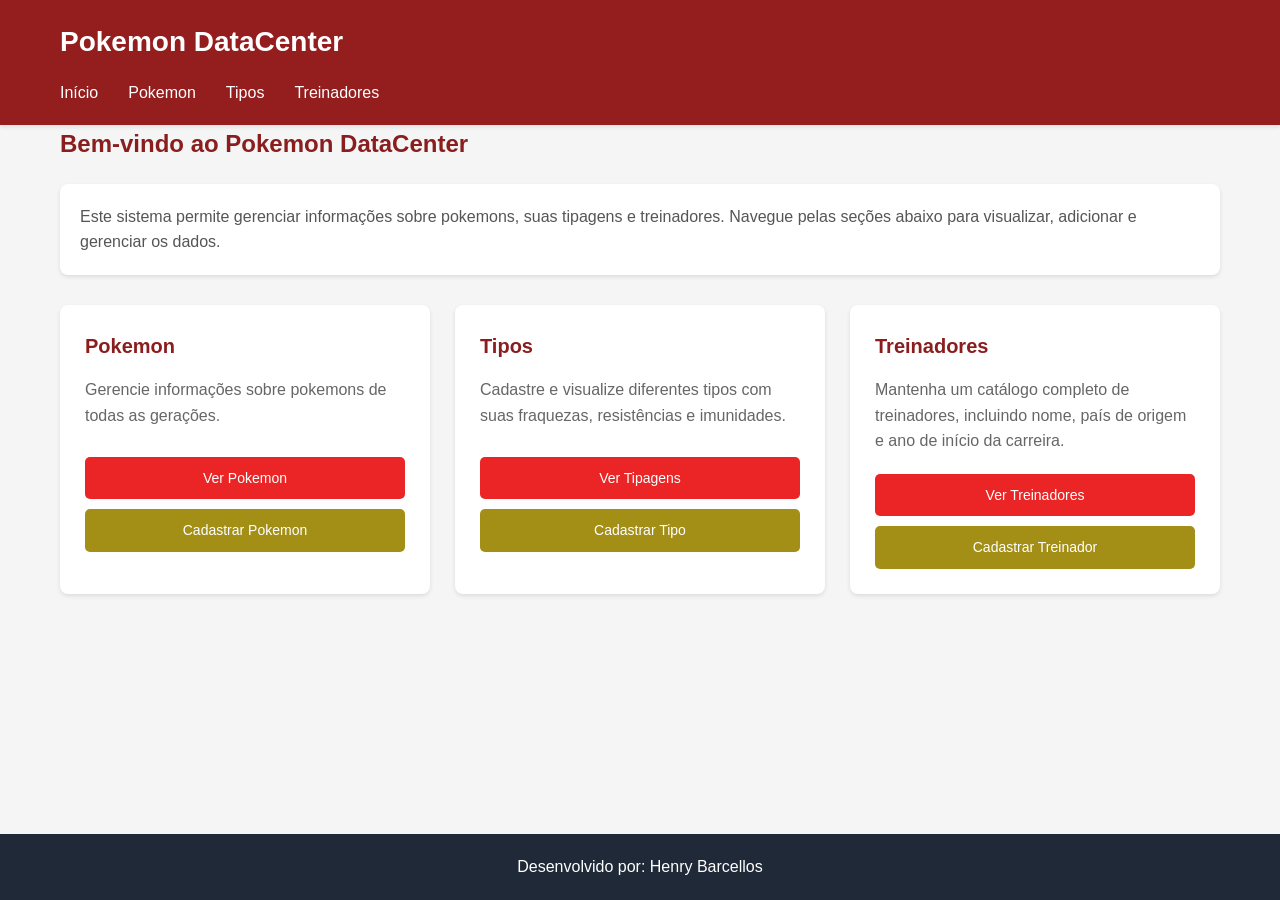
==== index.html @ b03f07b4 "atividade de aula" ====
<!DOCTYPE html>
<html lang="en">

<head>
    <meta charset="UTF-8">
    <meta name="viewport" content="width=device-width, initial-scale=1.0">
    <title>Pokemon DataCenter</title>
    <link rel="stylesheet" href="styles.css">
</head>

<body>
    <header>
        <div class="container">
            <h1>Pokemon DataCenter</h1>
            <nav>
                <ul>
                    <li><a href="/index.html">Início</a></li>
                    <li><a href="/paginas/pokemon.html">Pokemon</a></li>
                    <li><a href="/paginas/tipos.html">Tipos</a></li>
                    <li><a href="/paginas/treinadores.html">Treinadores</a></li>
                </ul>
            </nav>
        </div>
    </header>

    <main class="container">
        <h2>Bem-vindo ao Pokemon DataCenter</h2>

        <div class="info-box">
            <p>
                Este sistema permite gerenciar informações sobre pokemons, suas tipagens e treinadores.
                Navegue pelas seções abaixo para visualizar, adicionar e gerenciar os dados.
            </p>
        </div>

        <div class="cards-container">
            <div class="card">
                <h3>Pokemon</h3>
                <p>
                    Gerencie informações sobre pokemons de todas as gerações.
                </p>
                <div class="card-buttons">
                    <a href="/paginas/pokemon.html" class="btn btn-primary">Ver Pokemon</a>
                    <a href="/paginas/pokeCad.html" class="btn btn-success">Cadastrar Pokemon</a>
                </div>
            </div>

            <div class="card">
                <h3>Tipos</h3>
                <p>
                    Cadastre e visualize diferentes tipos com suas fraquezas, resistências e imunidades.
                </p>
                <div class="card-buttons">
                    <a href="/paginas/tipos.html" class="btn btn-primary">Ver Tipagens</a>
                    <a href="/paginas/tipCad.html" class="btn btn-success">Cadastrar Tipo</a>
                </div>
            </div>

            <div class="card">
                <h3>Treinadores</h3>
                <p>
                    Mantenha um catálogo completo de treinadores, incluindo nome, país de origem e ano de início da
                    carreira.
                </p>
                <div class="card-buttons">
                    <a href="/paginas/treinadores.html" class="btn btn-primary">Ver Treinadores</a>
                    <a href="/paginas/treiCad.html" class="btn btn-success">Cadastrar Treinador</a>
                </div>
            </div>
        </div>
    </main>

    <!-- Rodapé -->
    <footer>
        <div class="container">
            <p>Desenvolvido por: Henry Barcellos</p>
        </div>
    </footer>
</body>

</html>
---- styles.css ----
/* Reset e configurações básicas */
* {
    margin: 0;
    padding: 0;
    box-sizing: border-box;
}

body {
    font-family: Arial, sans-serif;
    line-height: 1.6;
    color: #333;
    background-color: #f5f5f5;
    min-height: 100vh;
    display: flex;
    flex-direction: column;
}

.container {
    max-width: 1200px;
    margin: 0 auto;
    padding: 0 20px;
}

/* Cabeçalho */
header {
    background-color: #941d1d;
    color: white;
    padding: 20px 0;
    box-shadow: 0 2px 4px rgba(0, 0, 0, 0.1);
}

header h1 {
    font-size: 28px;
    margin-bottom: 15px;
}

nav ul {
    list-style: none;
    display: flex;
    gap: 30px;
}

nav a {
    color: white;
    text-decoration: none;
    transition: color 0.3s;
}

nav a:hover,
nav a.active {
    color: #fd9393;
}

/* Conteúdo Principal */
main {
    flex: 1;
    padding: 40px 20px;
}

main h2 {
    font-size: 24px;
    margin-bottom: 20px;
    color: #8a1e1e;
}

main h3 {
    font-size: 20px;
    margin-bottom: 15px;
    color: #8a1e1e;
}

/* Rodapé */
footer {
    background-color: #1f2937;
    color: white;
    text-align: center;
    padding: 20px 0;
    margin-top: auto;
}

/* Info Box */
.info-box {
    background-color: white;
    padding: 20px;
    border-radius: 8px;
    box-shadow: 0 2px 4px rgba(0, 0, 0, 0.1);
    margin-bottom: 30px;
}

.info-box p {
    color: #555;
}

/* Cards Container */
.cards-container {
    display: grid;
    grid-template-columns: repeat(auto-fit, minmax(300px, 1fr));
    gap: 25px;
}

.card {
    background-color: white;
    padding: 25px;
    border-radius: 8px;
    box-shadow: 0 2px 4px rgba(0, 0, 0, 0.1);
    transition: box-shadow 0.3s;
}

.card:hover {
    box-shadow: 0 4px 12px rgba(0, 0, 0, 0.15);
}

.card h3 {
    margin-bottom: 15px;
}

.card p {
    color: #666;
    margin-bottom: 20px;
    min-height: 60px;
}

.card-buttons {
    display: flex;
    flex-direction: column;
    gap: 10px;
}

/* Botões */
.btn {
    display: inline-block;
    padding: 10px 20px;
    border-radius: 5px;
    text-decoration: none;
    text-align: center;
    font-size: 14px;
    transition: background-color 0.3s;
    border: none;
    cursor: pointer;
}

.btn-primary {
    background-color: #eb2525;
    color: white;
}

.btn-primary:hover {
    background-color: #d81d1d;
}

.btn-success {
    background-color: #a38e16;
    color: white;
}

.btn-success:hover {
    background-color: #a38e16;
}

.btn-danger {
    background-color: #dc2626;
    color: white;
}

.btn-danger:hover {
    background-color: #b91c1c;
}

.btn-secondary {
    background-color: #d1d5db;
    color: #374151;
}

.btn-secondary:hover {
    background-color: #9ca3af;
}

/* Page Header */
.page-header {
    display: flex;
    justify-content: space-between;
    align-items: center;
    margin-bottom: 25px;
}

/* Tabela */
.table-container {
    background-color: white;
    border-radius: 8px;
    box-shadow: 0 2px 4px rgba(0, 0, 0, 0.1);
    overflow: hidden;
}

table {
    width: 100%;
    border-collapse: collapse;
}

thead {
    background-color: #8a1e1e;
    color: white;
}

th {
    padding: 15px 20px;
    text-align: left;
    font-weight: bold;
}

td {
    padding: 15px 20px;
    border-bottom: 1px solid #e5e7eb;
}

tbody tr:hover {
    background-color: #f9fafb;
}

tbody tr:last-child td {
    border-bottom: none;
}

.link {
    color: #eb2525;
    text-decoration: none;
}

.link:hover {
    text-decoration: underline;
    color: #af1e1e;
}

/* Back Link */
.back-link {
    display: inline-block;
    color: #eb2525;
    text-decoration: none;
    margin-bottom: 20px;
}

.back-link:hover {
    text-decoration: underline;
}

/* Detail Box */
.detail-box {
    background-color: white;
    padding: 30px;
    border-radius: 8px;
    box-shadow: 0 2px 4px rgba(0, 0, 0, 0.1);
    margin-bottom: 25px;
}

.detail-item {
    margin-bottom: 20px;
}

.detail-item label {
    display: block;
    font-size: 14px;
    font-weight: bold;
    color: #374151;
    margin-bottom: 5px;
}

.detail-item p {
    font-size: 18px;
    color: #111827;
}

.detail-actions {
    margin-top: 30px;
}

.musicas-list {
    list-style: none;
    padding: 0;
}

.musicas-list li {
    margin-bottom: 10px;
}

/* Form Container */
.form-container {
    background-color: white;
    padding: 30px;
    border-radius: 8px;
    box-shadow: 0 2px 4px rgba(0, 0, 0, 0.1);
    max-width: 600px;
}

.form-group {
    margin-bottom: 20px;
}

.form-group label {
    display: block;
    font-size: 14px;
    font-weight: bold;
    color: #374151;
    margin-bottom: 5px;
}

.form-group input,
.form-group select,
.form-group textarea {
    width: 100%;
    padding: 10px 15px;
    border: 1px solid #d1d5db;
    border-radius: 5px;
    font-size: 14px;
    font-family: Arial, sans-serif;
}

.form-group input:focus,
.form-group select:focus,
.form-group textarea:focus {
    outline: none;
    border-color: #eb2525;
    box-shadow: 0 0 0 3px rgba(37, 99, 235, 0.1);
}

.form-buttons {
    display: flex;
    gap: 15px;
    margin-top: 30px;
}

/* Success Container */
.success-container {
    max-width: 700px;
    margin: 0 auto;
    text-align: center;
}

.success-icon {
    width: 80px;
    height: 80px;
    background-color: #95a316;
    color: white;
    font-size: 50px;
    border-radius: 50%;
    display: flex;
    align-items: center;
    justify-content: center;
    margin: 0 auto 25px;
}

.success-container h2 {
    color: #95a316;
    margin-bottom: 10px;
}

.success-message {
    color: #666;
    font-size: 16px;
    margin-bottom: 30px;
}

.success-container .detail-box {
    text-align: left;
    margin-bottom: 30px;
}

.success-buttons {
    display: flex;
    flex-direction: column;
    gap: 15px;
    max-width: 400px;
    margin: 0 auto;
}

/* Responsividade */
@media (max-width: 768px) {
    nav ul {
        flex-direction: column;
        gap: 10px;
    }

    .cards-container {
        grid-template-columns: 1fr;
    }

    .page-header {
        flex-direction: column;
        align-items: flex-start;
        gap: 15px;
    }

    .table-container {
        overflow-x: auto;
    }

    table {
        min-width: 600px;
    }

    .form-buttons {
        flex-direction: column;
    }

    .btn {
        width: 100%;
    }
}
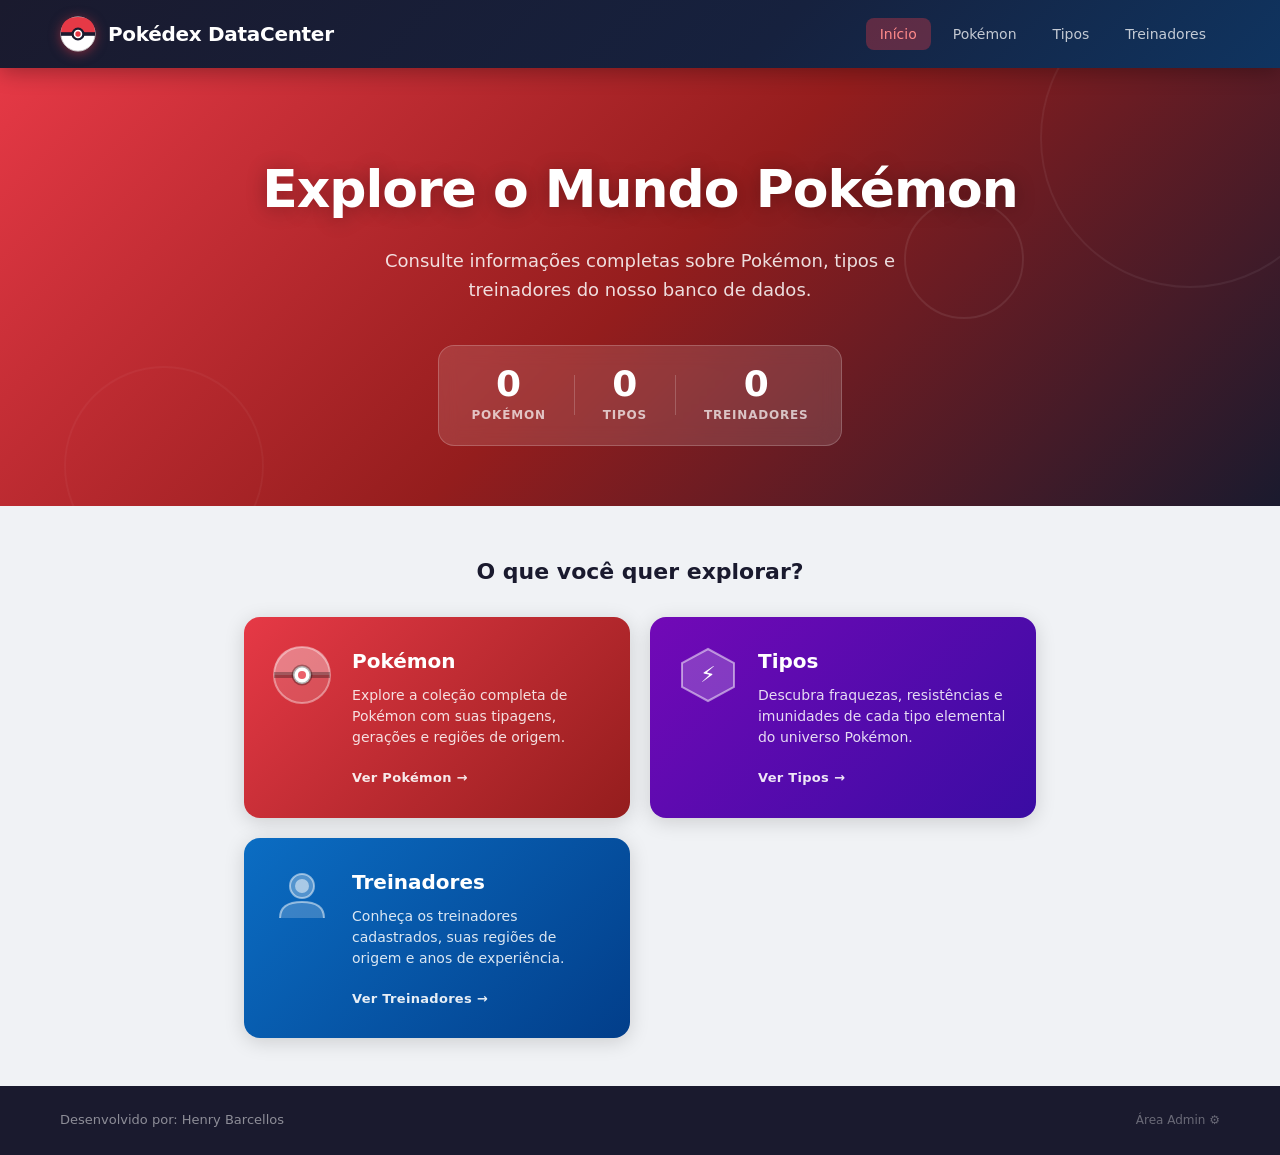
==== commit 1376612e: "Paginas para cliente" ====
--- a/index.html
+++ b/index.html
@@ -1,81 +1,148 @@
 <!DOCTYPE html>
-<html lang="en">
-
+<html lang="pt-BR">
 <head>
     <meta charset="UTF-8">
     <meta name="viewport" content="width=device-width, initial-scale=1.0">
-    <title>Pokemon DataCenter</title>
+    <title>Pokédex DataCenter</title>
     <link rel="stylesheet" href="styles.css">
 </head>
+<body class="client-body">
 
-<body>
-    <header>
-        <div class="container">
-            <h1>Pokemon DataCenter</h1>
-            <nav>
+    <header class="client-header">
+        <div class="client-header-inner container">
+            <div class="client-logo">
+                <svg class="pokeball-logo" viewBox="0 0 40 40" xmlns="http://www.w3.org/2000/svg">
+                    <circle cx="20" cy="20" r="19" fill="white" stroke="#ccc" stroke-width="1"/>
+                    <path d="M1 20 Q1 1 20 1 Q39 1 39 20 Z" fill="#e63946"/>
+                    <rect x="1" y="18" width="38" height="4" fill="#1a1a2e"/>
+                    <circle cx="20" cy="20" r="6" fill="white" stroke="#1a1a2e" stroke-width="2.5"/>
+                    <circle cx="20" cy="20" r="3" fill="#e63946"/>
+                </svg>
+                <span>Pokédex DataCenter</span>
+            </div>
+            <nav class="client-nav">
                 <ul>
-                    <li><a href="/index.html">Início</a></li>
-                    <li><a href="/paginas/pokemon.html">Pokemon</a></li>
-                    <li><a href="/paginas/tipos.html">Tipos</a></li>
-                    <li><a href="/paginas/treinadores.html">Treinadores</a></li>
+                    <li><a href="index.html" class="active">Início</a></li>
+                    <li><a href="paginas/pokemon.html">Pokémon</a></li>
+                    <li><a href="paginas/tipos.html">Tipos</a></li>
+                    <li><a href="paginas/treinadores.html">Treinadores</a></li>
                 </ul>
             </nav>
         </div>
     </header>
 
-    <main class="container">
-        <h2>Bem-vindo ao Pokemon DataCenter</h2>
-
-        <div class="info-box">
-            <p>
-                Este sistema permite gerenciar informações sobre pokemons, suas tipagens e treinadores.
-                Navegue pelas seções abaixo para visualizar, adicionar e gerenciar os dados.
-            </p>
+    <section class="hero">
+        <div class="hero-bg-balls">
+            <div class="bg-ball b1"></div>
+            <div class="bg-ball b2"></div>
+            <div class="bg-ball b3"></div>
         </div>
-
-        <div class="cards-container">
-            <div class="card">
-                <h3>Pokemon</h3>
-                <p>
-                    Gerencie informações sobre pokemons de todas as gerações.
-                </p>
-                <div class="card-buttons">
-                    <a href="/paginas/pokemon.html" class="btn btn-primary">Ver Pokemon</a>
-                    <a href="/paginas/pokeCad.html" class="btn btn-success">Cadastrar Pokemon</a>
+        <div class="container hero-content">
+            <h1 class="hero-title">Explore o Mundo Pokémon</h1>
+            <p class="hero-subtitle">Consulte informações completas sobre Pokémon, tipos e treinadores do nosso banco de dados.</p>
+            <div class="hero-stats" id="heroStats">
+                <div class="hero-stat">
+                    <span class="stat-number" id="statPoke">—</span>
+                    <span class="stat-label">Pokémon</span>
                 </div>
-            </div>
-
-            <div class="card">
-                <h3>Tipos</h3>
-                <p>
-                    Cadastre e visualize diferentes tipos com suas fraquezas, resistências e imunidades.
-                </p>
-                <div class="card-buttons">
-                    <a href="/paginas/tipos.html" class="btn btn-primary">Ver Tipagens</a>
-                    <a href="/paginas/tipCad.html" class="btn btn-success">Cadastrar Tipo</a>
+                <div class="hero-stat-divider"></div>
+                <div class="hero-stat">
+                    <span class="stat-number" id="statTipo">—</span>
+                    <span class="stat-label">Tipos</span>
                 </div>
-            </div>
-
-            <div class="card">
-                <h3>Treinadores</h3>
-                <p>
-                    Mantenha um catálogo completo de treinadores, incluindo nome, país de origem e ano de início da
-                    carreira.
-                </p>
-                <div class="card-buttons">
-                    <a href="/paginas/treinadores.html" class="btn btn-primary">Ver Treinadores</a>
-                    <a href="/paginas/treiCad.html" class="btn btn-success">Cadastrar Treinador</a>
+                <div class="hero-stat-divider"></div>
+                <div class="hero-stat">
+                    <span class="stat-number" id="statTrei">—</span>
+                    <span class="stat-label">Treinadores</span>
                 </div>
             </div>
         </div>
+    </section>
+
+    <main class="container client-main">
+        <h2 class="section-title">O que você quer explorar?</h2>
+        <div class="explore-grid">
+
+            <a href="paginas/pokemon.html" class="explore-card pokemon-card-bg">
+                <div class="explore-card-icon">
+                    <svg viewBox="0 0 60 60" xmlns="http://www.w3.org/2000/svg" width="60" height="60">
+                        <circle cx="30" cy="30" r="28" fill="rgba(255,255,255,0.15)" stroke="rgba(255,255,255,0.4)" stroke-width="2"/>
+                        <path d="M2 30 Q2 2 30 2 Q58 2 58 30 Z" fill="rgba(255,255,255,0.25)"/>
+                        <rect x="2" y="27" width="56" height="6" fill="rgba(0,0,0,0.3)"/>
+                        <circle cx="30" cy="30" r="9" fill="white" stroke="rgba(0,0,0,0.3)" stroke-width="3"/>
+                        <circle cx="30" cy="30" r="4" fill="rgba(230,57,70,0.8)"/>
+                    </svg>
+                </div>
+                <div class="explore-card-content">
+                    <h3>Pokémon</h3>
+                    <p>Explore a coleção completa de Pokémon com suas tipagens, gerações e regiões de origem.</p>
+                    <span class="explore-cta">Ver Pokémon →</span>
+                </div>
+            </a>
+
+            <a href="paginas/tipos.html" class="explore-card tipos-card-bg">
+                <div class="explore-card-icon">
+                    <svg viewBox="0 0 60 60" xmlns="http://www.w3.org/2000/svg" width="60" height="60">
+                        <polygon points="30,4 56,18 56,42 30,56 4,42 4,18" fill="rgba(255,255,255,0.2)" stroke="rgba(255,255,255,0.5)" stroke-width="2"/>
+                        <text x="30" y="37" font-size="22" text-anchor="middle" fill="white" font-weight="bold">⚡</text>
+                    </svg>
+                </div>
+                <div class="explore-card-content">
+                    <h3>Tipos</h3>
+                    <p>Descubra fraquezas, resistências e imunidades de cada tipo elemental do universo Pokémon.</p>
+                    <span class="explore-cta">Ver Tipos →</span>
+                </div>
+            </a>
+
+            <a href="paginas/treinadores.html" class="explore-card trainers-card-bg">
+                <div class="explore-card-icon">
+                    <svg viewBox="0 0 60 60" xmlns="http://www.w3.org/2000/svg" width="60" height="60">
+                        <circle cx="30" cy="20" r="12" fill="rgba(255,255,255,0.3)" stroke="rgba(255,255,255,0.5)" stroke-width="2"/>
+                        <path d="M8 52 Q8 36 30 36 Q52 36 52 52" fill="rgba(255,255,255,0.2)" stroke="rgba(255,255,255,0.5)" stroke-width="2"/>
+                        <circle cx="30" cy="20" r="7" fill="rgba(255,255,255,0.5)"/>
+                    </svg>
+                </div>
+                <div class="explore-card-content">
+                    <h3>Treinadores</h3>
+                    <p>Conheça os treinadores cadastrados, suas regiões de origem e anos de experiência.</p>
+                    <span class="explore-cta">Ver Treinadores →</span>
+                </div>
+            </a>
+
+        </div>
     </main>
 
-    <!-- Rodapé -->
-    <footer>
-        <div class="container">
+    <footer class="client-footer">
+        <div class="container client-footer-inner">
             <p>Desenvolvido por: Henry Barcellos</p>
+            <a href="admin/index.html" class="admin-link">Área Admin ⚙</a>
         </div>
     </footer>
+
+    <script>
+        function loadStats() {
+            const pokemons    = JSON.parse(localStorage.getItem('pokemons'))    || [];
+            const tipos       = JSON.parse(localStorage.getItem('tipos'))       || [];
+            const treinadores = JSON.parse(localStorage.getItem('treinadores')) || [];
+
+            animateCount('statPoke', pokemons.length);
+            animateCount('statTipo', tipos.length);
+            animateCount('statTrei', treinadores.length);
+        }
+
+        function animateCount(id, target) {
+            const el = document.getElementById(id);
+            if (target === 0) { el.textContent = '0'; return; }
+            let current = 0;
+            const step = Math.ceil(target / 20);
+            const interval = setInterval(() => {
+                current = Math.min(current + step, target);
+                el.textContent = current;
+                if (current >= target) clearInterval(interval);
+            }, 40);
+        }
+
+        loadStats();
+    </script>
 </body>
-
-</html>+</html>
--- a/styles.css
+++ b/styles.css
@@ -403,4 +403,783 @@
     .btn {
         width: 100%;
     }
-}+}
+
+/* ===== MODAL ===== */
+.modal-overlay {
+    position: fixed;
+    inset: 0;
+    background: rgba(0, 0, 0, 0.55);
+    display: flex;
+    align-items: center;
+    justify-content: center;
+    z-index: 1000;
+    animation: fadeIn 0.15s ease;
+}
+
+@keyframes fadeIn {
+    from {
+        opacity: 0;
+    }
+
+    to {
+        opacity: 1;
+    }
+}
+
+.modal {
+    background: #fff;
+    border-radius: 10px;
+    box-shadow: 0 8px 30px rgba(0, 0, 0, 0.25);
+    width: 100%;
+    max-width: 500px;
+    margin: 20px;
+    animation: slideUp 0.2s ease;
+}
+
+@keyframes slideUp {
+    from {
+        transform: translateY(30px);
+        opacity: 0;
+    }
+
+    to {
+        transform: translateY(0);
+        opacity: 1;
+    }
+}
+
+.modal-header {
+    display: flex;
+    align-items: center;
+    justify-content: space-between;
+    padding: 20px 25px 15px;
+    border-bottom: 1px solid #e5e7eb;
+}
+
+.modal-header h3 {
+    margin: 0;
+    color: #8a1e1e;
+    font-size: 18px;
+}
+
+.modal-close {
+    background: none;
+    border: none;
+    font-size: 24px;
+    cursor: pointer;
+    color: #9ca3af;
+    line-height: 1;
+    padding: 0 4px;
+    transition: color 0.2s;
+}
+
+.modal-close:hover {
+    color: #374151;
+}
+
+.modal-body {
+    padding: 20px 25px;
+}
+
+.modal-body .form-group {
+    margin-bottom: 16px;
+}
+
+.modal-body .form-group:last-child {
+    margin-bottom: 0;
+}
+
+.modal-footer {
+    display: flex;
+    justify-content: flex-end;
+    gap: 12px;
+    padding: 15px 25px 20px;
+    border-top: 1px solid #e5e7eb;
+}
+
+/* ===== BUSCA ===== */
+.search-bar {
+    display: flex;
+    align-items: center;
+    gap: 10px;
+    margin-bottom: 20px;
+    background: #fff;
+    border: 1px solid #d1d5db;
+    border-radius: 8px;
+    padding: 10px 16px;
+    box-shadow: 0 1px 3px rgba(0, 0, 0, 0.06);
+}
+
+.search-bar input {
+    flex: 1;
+    border: none;
+    outline: none;
+    font-size: 14px;
+    color: #374151;
+    background: transparent;
+}
+
+.search-bar input::placeholder {
+    color: #9ca3af;
+}
+
+.search-bar svg {
+    color: #9ca3af;
+    flex-shrink: 0;
+}
+
+.search-count {
+    font-size: 13px;
+    color: #6b7280;
+    margin-bottom: 12px;
+}
+
+.no-results {
+    text-align: center;
+    padding: 40px 20px;
+    color: #9ca3af;
+    font-size: 15px;
+}
+
+/* ============================================================
+   ÁREA DO CLIENTE — estilos da interface pública (read-only)
+   ============================================================ */
+
+/* ---------- Reset do body para área cliente ---------- */
+.client-body {
+    font-family: 'Segoe UI', system-ui, -apple-system, sans-serif;
+    background: #f0f2f5;
+}
+
+/* ---------- Cabeçalho do cliente ---------- */
+.client-header {
+    background: linear-gradient(135deg, #1a1a2e 0%, #16213e 60%, #0f3460 100%);
+    padding: 0;
+    box-shadow: 0 4px 20px rgba(0,0,0,0.3);
+    position: sticky;
+    top: 0;
+    z-index: 100;
+}
+
+.client-header-inner {
+    display: flex;
+    align-items: center;
+    justify-content: space-between;
+    padding: 16px 20px;
+    gap: 20px;
+}
+
+.client-logo {
+    display: flex;
+    align-items: center;
+    gap: 12px;
+    text-decoration: none;
+    color: white;
+    font-size: 20px;
+    font-weight: 700;
+    letter-spacing: -0.3px;
+    white-space: nowrap;
+}
+
+.pokeball-logo {
+    width: 36px;
+    height: 36px;
+    filter: drop-shadow(0 2px 6px rgba(230,57,70,0.5));
+    animation: spin-slow 8s linear infinite;
+}
+
+@keyframes spin-slow {
+    from { transform: rotate(0deg); }
+    to   { transform: rotate(360deg); }
+}
+
+.client-nav ul {
+    list-style: none;
+    display: flex;
+    gap: 8px;
+    margin: 0;
+    padding: 0;
+}
+
+.client-nav a {
+    color: rgba(255,255,255,0.75);
+    text-decoration: none;
+    font-size: 14px;
+    font-weight: 500;
+    padding: 8px 14px;
+    border-radius: 8px;
+    transition: background 0.2s, color 0.2s;
+}
+
+.client-nav a:hover,
+.client-nav a.active {
+    color: white;
+    background: rgba(255,255,255,0.12);
+}
+
+.client-nav a.active {
+    background: rgba(230,57,70,0.35);
+    color: #ff8a8a;
+}
+
+/* ---------- Badge "Admin" no header original ---------- */
+.admin-badge-header {
+    font-size: 11px;
+    font-weight: 600;
+    background: rgba(255,255,255,0.2);
+    color: white;
+    padding: 2px 8px;
+    border-radius: 20px;
+    vertical-align: middle;
+    margin-left: 8px;
+    letter-spacing: 0.5px;
+    text-transform: uppercase;
+}
+
+/* ---------- Hero da home ---------- */
+.hero {
+    background: linear-gradient(135deg, #e63946 0%, #941d1d 50%, #1a1a2e 100%);
+    color: white;
+    padding: 80px 20px 60px;
+    position: relative;
+    overflow: hidden;
+}
+
+.hero-bg-balls {
+    position: absolute;
+    inset: 0;
+    pointer-events: none;
+}
+
+.bg-ball {
+    position: absolute;
+    border-radius: 50%;
+    border: 2px solid rgba(255,255,255,0.06);
+}
+
+.bg-ball.b1 { width: 300px; height: 300px; top: -80px; right: -60px; }
+.bg-ball.b2 { width: 200px; height: 200px; bottom: -60px; left: 5%; border-color: rgba(255,255,255,0.04); }
+.bg-ball.b3 { width: 120px; height: 120px; top: 30%; right: 20%; border-color: rgba(255,255,255,0.08); }
+
+.hero-content {
+    position: relative;
+    z-index: 1;
+    text-align: center;
+}
+
+.hero-title {
+    font-size: clamp(28px, 5vw, 52px);
+    font-weight: 800;
+    letter-spacing: -1px;
+    margin-bottom: 16px;
+    text-shadow: 0 2px 20px rgba(0,0,0,0.3);
+}
+
+.hero-subtitle {
+    font-size: clamp(14px, 2vw, 18px);
+    opacity: 0.85;
+    max-width: 540px;
+    margin: 0 auto 40px;
+    line-height: 1.6;
+}
+
+.hero-stats {
+    display: inline-flex;
+    align-items: center;
+    gap: 0;
+    background: rgba(255,255,255,0.12);
+    backdrop-filter: blur(10px);
+    border: 1px solid rgba(255,255,255,0.2);
+    border-radius: 16px;
+    padding: 20px 32px;
+    gap: 28px;
+}
+
+.hero-stat {
+    display: flex;
+    flex-direction: column;
+    align-items: center;
+    gap: 4px;
+}
+
+.stat-number {
+    font-size: 36px;
+    font-weight: 800;
+    line-height: 1;
+    color: white;
+}
+
+.stat-label {
+    font-size: 12px;
+    opacity: 0.7;
+    text-transform: uppercase;
+    letter-spacing: 0.8px;
+    font-weight: 600;
+}
+
+.hero-stat-divider {
+    width: 1px;
+    height: 40px;
+    background: rgba(255,255,255,0.2);
+}
+
+/* ---------- Main área cliente ---------- */
+.client-main {
+    padding: 48px 20px;
+}
+
+.section-title {
+    font-size: 22px;
+    font-weight: 700;
+    color: #1a1a2e;
+    margin-bottom: 28px;
+    text-align: center;
+}
+
+/* ---------- Explore cards na home ---------- */
+.explore-grid {
+    display: grid;
+    grid-template-columns: repeat(auto-fit, minmax(280px, 1fr));
+    gap: 20px;
+}
+
+.explore-card {
+    display: flex;
+    align-items: flex-start;
+    gap: 20px;
+    padding: 28px;
+    border-radius: 16px;
+    text-decoration: none;
+    color: white;
+    transition: transform 0.2s, box-shadow 0.2s;
+    position: relative;
+    overflow: hidden;
+    box-shadow: 0 4px 20px rgba(0,0,0,0.15);
+}
+
+.explore-card::after {
+    content: '';
+    position: absolute;
+    inset: 0;
+    background: rgba(255,255,255,0);
+    transition: background 0.2s;
+}
+
+.explore-card:hover {
+    transform: translateY(-4px);
+    box-shadow: 0 12px 32px rgba(0,0,0,0.2);
+}
+
+.explore-card:hover::after {
+    background: rgba(255,255,255,0.05);
+}
+
+.pokemon-card-bg  { background: linear-gradient(135deg, #e63946, #941d1d); }
+.tipos-card-bg    { background: linear-gradient(135deg, #7209b7, #3a0ca3); }
+.trainers-card-bg { background: linear-gradient(135deg, #0b6dc3, #023e8a); }
+
+.explore-card-icon { flex-shrink: 0; }
+
+.explore-card-content h3 {
+    font-size: 20px;
+    font-weight: 700;
+    margin-bottom: 8px;
+    color: white;
+}
+
+.explore-card-content p {
+    font-size: 14px;
+    opacity: 0.85;
+    line-height: 1.5;
+    margin-bottom: 16px;
+    min-height: 0;
+    color: white;
+}
+
+.explore-cta {
+    font-size: 13px;
+    font-weight: 600;
+    opacity: 0.9;
+    letter-spacing: 0.3px;
+}
+
+/* ---------- Page hero (sub-páginas cliente) ---------- */
+.client-page-hero {
+    padding: 40px 20px 32px;
+    color: white;
+    text-align: center;
+}
+
+.client-page-hero h1 {
+    font-size: 36px;
+    font-weight: 800;
+    margin-bottom: 8px;
+    letter-spacing: -0.5px;
+}
+
+.client-page-hero p {
+    font-size: 15px;
+    opacity: 0.85;
+}
+
+.pokemon-hero   { background: linear-gradient(135deg, #e63946, #941d1d); }
+.tipos-hero     { background: linear-gradient(135deg, #7209b7, #3a0ca3); }
+.trainers-hero  { background: linear-gradient(135deg, #0b6dc3, #023e8a); }
+
+/* ---------- Toolbar de busca ---------- */
+.client-toolbar {
+    margin-bottom: 24px;
+}
+
+/* ---------- Grade de cards genérica ---------- */
+.client-card-grid {
+    display: grid;
+    grid-template-columns: repeat(auto-fill, minmax(240px, 1fr));
+    gap: 20px;
+}
+
+/* ---------- Pokémon cards ---------- */
+.poke-card {
+    border-radius: 16px;
+    overflow: hidden;
+    box-shadow: 0 2px 12px rgba(0,0,0,0.1);
+    background: white;
+    transition: transform 0.2s, box-shadow 0.2s;
+    cursor: default;
+}
+
+.poke-card:hover {
+    transform: translateY(-4px);
+    box-shadow: 0 8px 24px rgba(0,0,0,0.15);
+}
+
+.poke-card-header {
+    background: var(--type-color, #6B7280);
+    padding: 20px 20px 16px;
+    position: relative;
+    display: flex;
+    justify-content: space-between;
+    align-items: flex-start;
+    min-height: 90px;
+    overflow: hidden;
+}
+
+.poke-number {
+    font-size: 13px;
+    font-weight: 700;
+    color: rgba(255,255,255,0.7);
+    letter-spacing: 0.5px;
+}
+
+.poke-gen-badge {
+    font-size: 11px;
+    font-weight: 700;
+    background: rgba(0,0,0,0.2);
+    color: rgba(255,255,255,0.9);
+    padding: 3px 9px;
+    border-radius: 20px;
+    letter-spacing: 0.3px;
+}
+
+.poke-ball-bg {
+    position: absolute;
+    right: -20px;
+    bottom: -20px;
+    width: 110px;
+    height: 110px;
+    opacity: 0.3;
+}
+
+.poke-card-body {
+    padding: 16px 18px 18px;
+}
+
+.poke-name {
+    font-size: 18px;
+    font-weight: 700;
+    color: #1a1a2e;
+    margin-bottom: 8px;
+}
+
+.poke-region {
+    display: flex;
+    align-items: center;
+    gap: 4px;
+    font-size: 13px;
+    color: #6B7280;
+    margin-bottom: 10px;
+}
+
+.poke-types {
+    display: flex;
+    flex-wrap: wrap;
+    gap: 6px;
+}
+
+/* ---------- Type badges ---------- */
+.type-badge {
+    font-size: 11px;
+    font-weight: 700;
+    color: white;
+    padding: 3px 10px;
+    border-radius: 20px;
+    letter-spacing: 0.3px;
+    text-shadow: 0 1px 2px rgba(0,0,0,0.2);
+}
+
+/* ---------- Tipos cards ---------- */
+.tipo-card {
+    border-radius: 16px;
+    overflow: hidden;
+    box-shadow: 0 2px 12px rgba(0,0,0,0.08);
+    background: white;
+    transition: transform 0.2s, box-shadow 0.2s;
+}
+
+.tipo-card:hover {
+    transform: translateY(-3px);
+    box-shadow: 0 8px 24px rgba(0,0,0,0.14);
+}
+
+.tipo-card-header {
+    padding: 18px 20px;
+    display: flex;
+    align-items: center;
+    justify-content: space-between;
+}
+
+.tipo-nome {
+    font-size: 20px;
+    font-weight: 800;
+    letter-spacing: -0.3px;
+}
+
+.tipo-badge-icon {
+    border: 2px solid transparent;
+    border-radius: 50%;
+    padding: 2px;
+}
+
+.tipo-card-body {
+    padding: 16px 18px 18px;
+    display: flex;
+    flex-direction: column;
+    gap: 12px;
+}
+
+.tipo-section { }
+
+.tipo-label {
+    display: flex;
+    align-items: center;
+    gap: 5px;
+    font-size: 11px;
+    font-weight: 700;
+    text-transform: uppercase;
+    letter-spacing: 0.6px;
+    margin-bottom: 6px;
+}
+
+.fraq-label { color: #dc2626; }
+.res-label  { color: #16a34a; }
+.imu-label  { color: #7c3aed; }
+
+.tag-list {
+    display: flex;
+    flex-wrap: wrap;
+    gap: 5px;
+}
+
+.tag {
+    font-size: 11px;
+    font-weight: 600;
+    padding: 3px 9px;
+    border-radius: 20px;
+    letter-spacing: 0.2px;
+}
+
+.tag-fraq  { background: #fee2e2; color: #b91c1c; }
+.tag-res   { background: #dcfce7; color: #15803d; }
+.tag-imu   { background: #ede9fe; color: #6d28d9; }
+.tag-empty { background: #f3f4f6; color: #9ca3af; }
+
+/* ---------- Treinadores cards ---------- */
+.trainers-grid {
+    grid-template-columns: repeat(auto-fill, minmax(260px, 1fr));
+}
+
+.trainer-card {
+    border-radius: 16px;
+    overflow: hidden;
+    box-shadow: 0 2px 12px rgba(0,0,0,0.08);
+    background: white;
+    transition: transform 0.2s, box-shadow 0.2s;
+}
+
+.trainer-card:hover {
+    transform: translateY(-3px);
+    box-shadow: 0 8px 24px rgba(0,0,0,0.14);
+}
+
+.trainer-card-header {
+    padding: 20px 20px 16px;
+    display: flex;
+    align-items: center;
+    gap: 14px;
+    border-bottom: 1px solid #f3f4f6;
+}
+
+.trainer-avatar {
+    width: 48px;
+    height: 48px;
+    border-radius: 50%;
+    display: flex;
+    align-items: center;
+    justify-content: center;
+    font-size: 16px;
+    font-weight: 800;
+    flex-shrink: 0;
+    box-shadow: 0 2px 8px rgba(0,0,0,0.2);
+}
+
+.trainer-info { flex: 1; min-width: 0; }
+
+.trainer-name {
+    font-size: 16px;
+    font-weight: 700;
+    color: #1a1a2e;
+    margin-bottom: 6px;
+    white-space: nowrap;
+    overflow: hidden;
+    text-overflow: ellipsis;
+}
+
+.trainer-region-badge {
+    display: inline-flex;
+    align-items: center;
+    gap: 4px;
+    font-size: 11px;
+    font-weight: 700;
+    padding: 3px 9px;
+    border-radius: 20px;
+    border: 1px solid;
+    letter-spacing: 0.3px;
+}
+
+.trainer-card-body {
+    padding: 16px 20px 18px;
+}
+
+.trainer-stat {
+    display: flex;
+    justify-content: space-between;
+    align-items: center;
+    padding: 8px 0;
+    border-bottom: 1px solid #f3f4f6;
+}
+
+.trainer-stat:last-of-type { border-bottom: none; }
+
+.trainer-stat-label {
+    font-size: 12px;
+    color: #9ca3af;
+    font-weight: 600;
+}
+
+.trainer-stat-value {
+    font-size: 14px;
+    font-weight: 700;
+    color: #374151;
+}
+
+.trainer-level {
+    margin-top: 12px;
+    text-align: center;
+    font-size: 13px;
+    font-weight: 600;
+    color: #6B7280;
+    background: #f9fafb;
+    padding: 6px 12px;
+    border-radius: 8px;
+}
+
+/* ---------- Empty state ---------- */
+.empty-state {
+    grid-column: 1 / -1;
+    display: flex;
+    flex-direction: column;
+    align-items: center;
+    gap: 16px;
+    padding: 60px 20px;
+    color: #9ca3af;
+    font-size: 15px;
+    text-align: center;
+}
+
+/* ---------- Footer cliente ---------- */
+.client-footer {
+    background: #1a1a2e;
+    color: rgba(255,255,255,0.5);
+    padding: 24px 0;
+    margin-top: auto;
+}
+
+.client-footer-inner {
+    display: flex;
+    align-items: center;
+    justify-content: space-between;
+    font-size: 13px;
+}
+
+.admin-link {
+    color: rgba(255,255,255,0.35);
+    text-decoration: none;
+    font-size: 12px;
+    transition: color 0.2s;
+}
+
+.admin-link:hover {
+    color: rgba(255,255,255,0.7);
+}
+
+/* ---------- Responsividade cliente ---------- */
+@media (max-width: 768px) {
+    .client-header-inner {
+        flex-direction: column;
+        align-items: flex-start;
+        gap: 12px;
+    }
+
+    .client-nav ul {
+        flex-wrap: wrap;
+        gap: 4px;
+    }
+
+    .hero { padding: 50px 20px 40px; }
+
+    .hero-stats {
+        flex-direction: column;
+        gap: 16px;
+        padding: 20px;
+    }
+
+    .hero-stat-divider {
+        width: 40px;
+        height: 1px;
+    }
+
+    .explore-grid {
+        grid-template-columns: 1fr;
+    }
+
+    .client-card-grid {
+        grid-template-columns: repeat(auto-fill, minmax(200px, 1fr));
+    }
+
+    .client-footer-inner {
+        flex-direction: column;
+        gap: 8px;
+        text-align: center;
+    }
+}
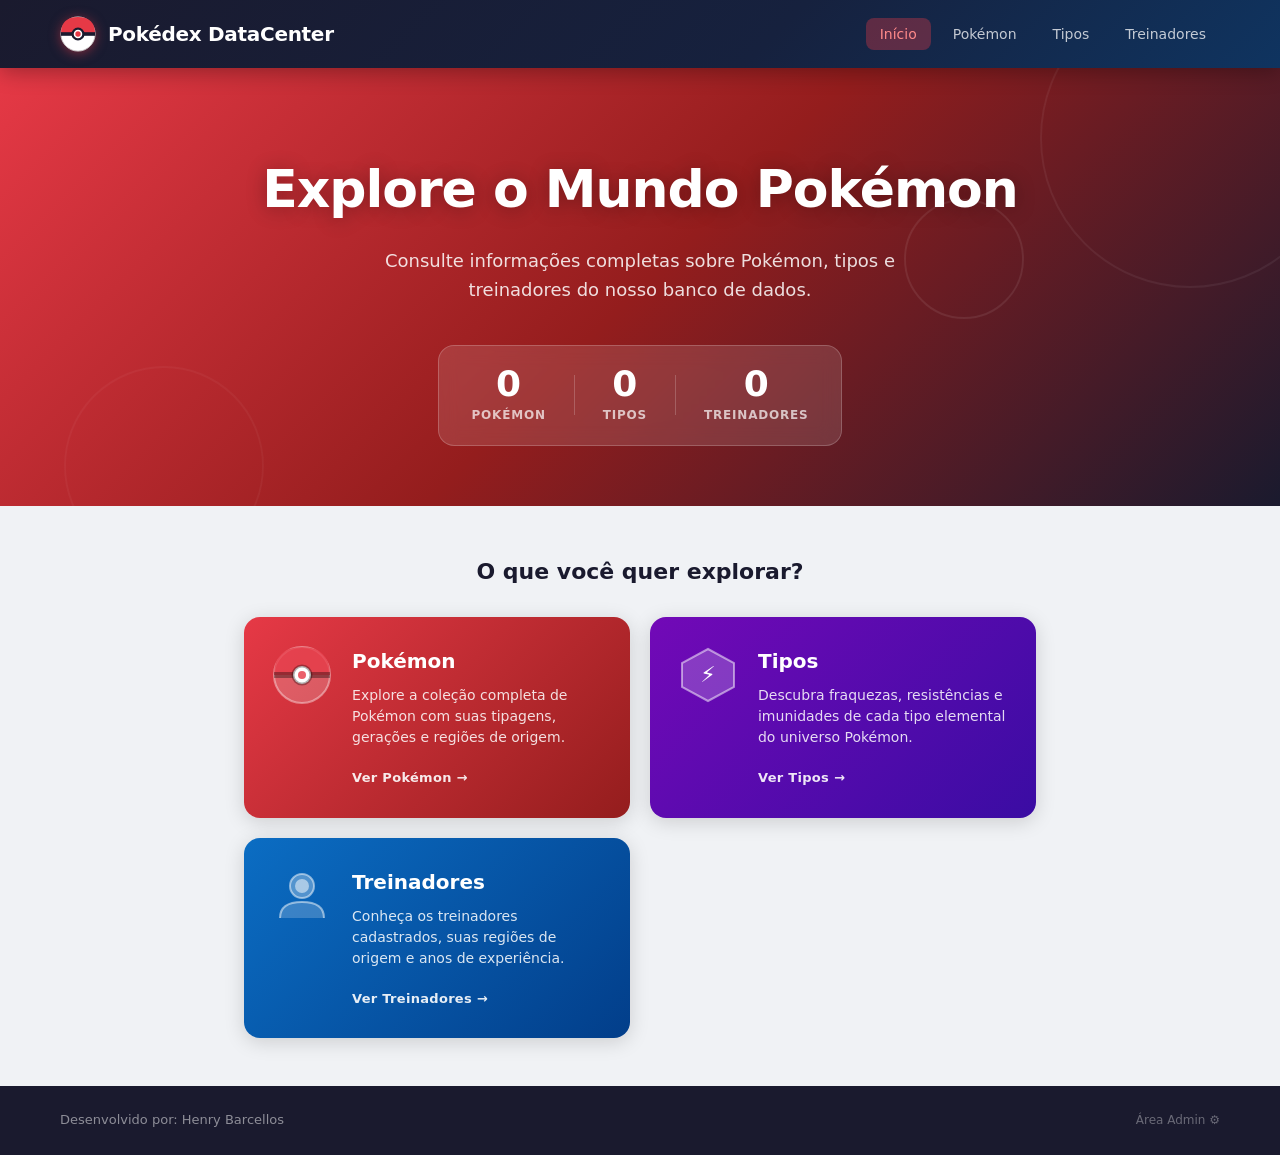
==== commit 72f1dff1: "Corrigindo o estilo" ====
--- a/index.html
+++ b/index.html
@@ -66,9 +66,9 @@
             <a href="paginas/pokemon.html" class="explore-card pokemon-card-bg">
                 <div class="explore-card-icon">
                     <svg viewBox="0 0 60 60" xmlns="http://www.w3.org/2000/svg" width="60" height="60">
-                        <circle cx="30" cy="30" r="28" fill="rgba(255,255,255,0.15)" stroke="rgba(255,255,255,0.4)" stroke-width="2"/>
-                        <path d="M2 30 Q2 2 30 2 Q58 2 58 30 Z" fill="rgba(255,255,255,0.25)"/>
-                        <rect x="2" y="27" width="56" height="6" fill="rgba(0,0,0,0.3)"/>
+                        <circle cx="30" cy="30" r="28" fill="rgba(255,255,255,0.2)" stroke="rgba(255,255,255,0.4)" stroke-width="2"/>
+                        <path d="M2 30 Q2 2 30 2 Q58 2 58 30 Z" fill="rgba(230,57,70,0.75)"/>
+                        <rect x="2" y="27" width="56" height="6" fill="rgba(0,0,0,0.35)"/>
                         <circle cx="30" cy="30" r="9" fill="white" stroke="rgba(0,0,0,0.3)" stroke-width="3"/>
                         <circle cx="30" cy="30" r="4" fill="rgba(230,57,70,0.8)"/>
                     </svg>
@@ -145,4 +145,4 @@
         loadStats();
     </script>
 </body>
-</html>
+</html>
--- a/styles.css
+++ b/styles.css
@@ -835,7 +835,7 @@
 /* ---------- Grade de cards genérica ---------- */
 .client-card-grid {
     display: grid;
-    grid-template-columns: repeat(auto-fill, minmax(240px, 1fr));
+    grid-template-columns: repeat(4, 1fr);
     gap: 20px;
 }
 
@@ -968,8 +968,6 @@
     gap: 12px;
 }
 
-.tipo-section { }
-
 .tipo-label {
     display: flex;
     align-items: center;
@@ -1006,7 +1004,7 @@
 
 /* ---------- Treinadores cards ---------- */
 .trainers-grid {
-    grid-template-columns: repeat(auto-fill, minmax(260px, 1fr));
+    grid-template-columns: repeat(4, 1fr);
 }
 
 .trainer-card {
@@ -1174,7 +1172,11 @@
     }
 
     .client-card-grid {
-        grid-template-columns: repeat(auto-fill, minmax(200px, 1fr));
+        grid-template-columns: repeat(2, 1fr);
+    }
+
+    .trainers-grid {
+        grid-template-columns: repeat(2, 1fr);
     }
 
     .client-footer-inner {
@@ -1183,3 +1185,10 @@
         text-align: center;
     }
 }
+
+@media (max-width: 480px) {
+    .client-card-grid,
+    .trainers-grid {
+        grid-template-columns: 1fr;
+    }
+}
